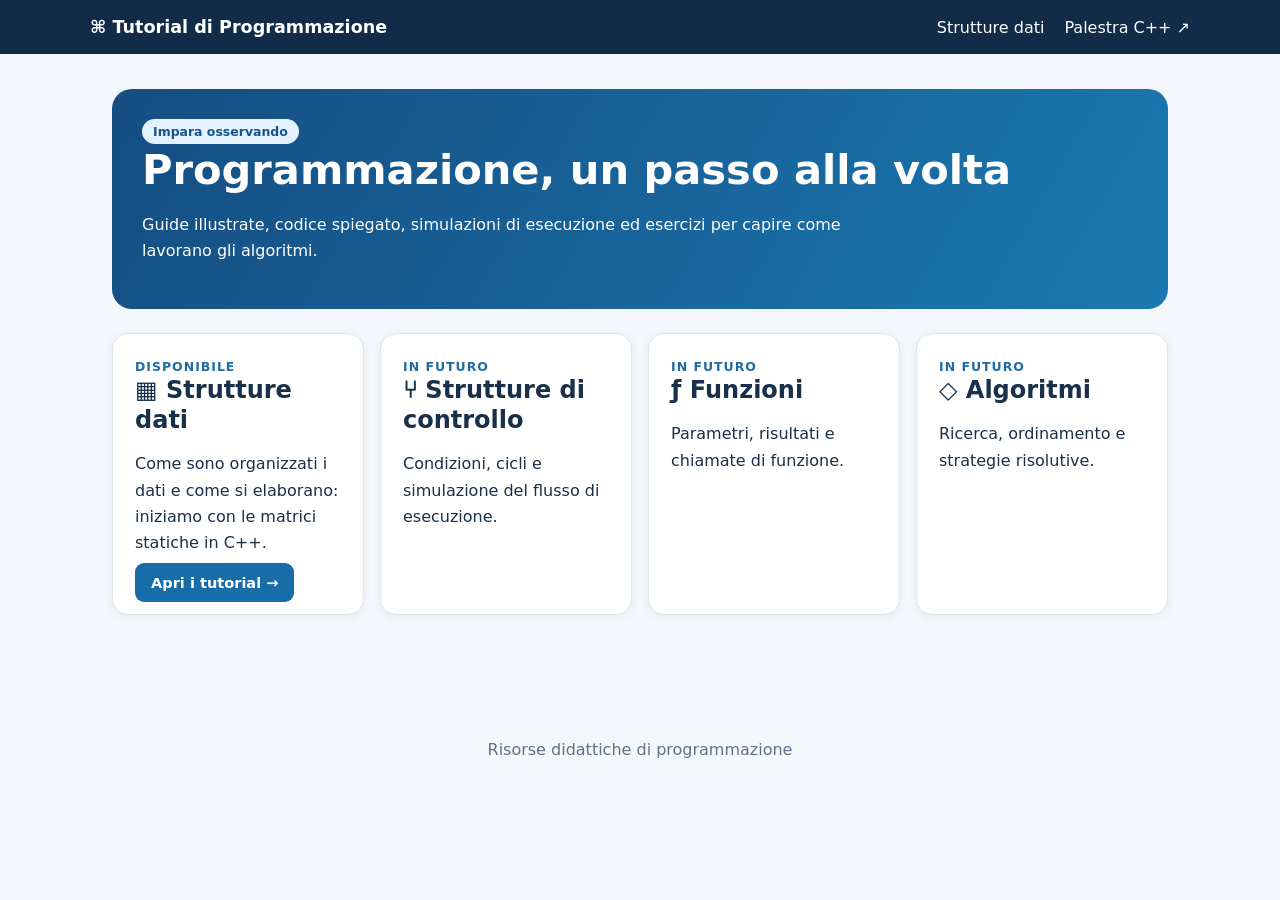
==== tutorial-programmazione/index.html @ ca3e1211 "Add files via upload" ====
<!doctype html><html lang="it"><head><meta charset="utf-8"><meta name="viewport" content="width=device-width, initial-scale=1"><title>Tutorial di Programmazione</title><link rel="stylesheet" href="assets/style.css"></head><body><header class="top"><a class="brand" href="index.html">⌘ Tutorial di Programmazione</a><nav class="nav"><a href="strutture-dati/index.html">Strutture dati</a><a href="../palestra-cpp/">Palestra C++ ↗</a></nav></header><main><section class="hero"><span class="pill">Impara osservando</span><h1>Programmazione, un passo alla volta</h1><p>Guide illustrate, codice spiegato, simulazioni di esecuzione ed esercizi per capire come lavorano gli algoritmi.</p></section><div class="tiles"><article class="tile"><span class="small-heading">Disponibile</span><h2>▦ Strutture dati</h2><p>Come sono organizzati i dati e come si elaborano: iniziamo con le matrici statiche in C++.</p><a class="btn" href="strutture-dati/index.html">Apri i tutorial →</a></article><article class="tile"><span class="small-heading">In futuro</span><h2>⑂ Strutture di controllo</h2><p>Condizioni, cicli e simulazione del flusso di esecuzione.</p></article><article class="tile"><span class="small-heading">In futuro</span><h2>ƒ Funzioni</h2><p>Parametri, risultati e chiamate di funzione.</p></article><article class="tile"><span class="small-heading">In futuro</span><h2>◇ Algoritmi</h2><p>Ricerca, ordinamento e strategie risolutive.</p></article></div></main><footer class="footer">Risorse didattiche di programmazione</footer></body></html>
---- tutorial-programmazione/assets/style.css ----
:root{font-family:Inter,system-ui,-apple-system,Segoe UI,sans-serif;color:#18304a;background:#f4f7fb;font-size:16px}*{box-sizing:border-box}body{margin:0}a{color:#1460ab;text-decoration:none}a:hover{text-decoration:underline}.top{background:#112b49;color:white;padding:17px max(22px,calc((100vw - 1100px)/2));display:flex;gap:14px;align-items:center;justify-content:space-between;flex-wrap:wrap}.top a{color:white}.brand{font-weight:800;font-size:1.1rem}.nav{display:flex;gap:20px;flex-wrap:wrap}main{max-width:1100px;margin:35px auto;padding:0 22px 60px}.hero{background:linear-gradient(120deg,#154d81,#1b79b2);color:#fff;border-radius:20px;padding:30px;margin-bottom:24px}.hero h1{margin:0 0 10px;font-size:clamp(1.8rem,4vw,2.6rem)}.hero p{max-width:760px;line-height:1.6}.tiles{display:grid;grid-template-columns:repeat(auto-fit,minmax(240px,1fr));gap:16px}.tile,.panel{background:white;border:1px solid #dbe5ee;border-radius:16px;padding:22px;box-shadow:0 2px 8px #152b4510}.tile h2,.panel h2{margin:0 0 10px}.tile p,.panel p{line-height:1.65}.pill{display:inline-block;background:#e4f2ff;color:#15558c;border-radius:30px;padding:5px 11px;font-size:.78rem;font-weight:700}.muted{color:#51667a}.crumbs{font-size:.87rem;margin-bottom:18px}.lesson-grid{display:grid;grid-template-columns:minmax(0,1fr) minmax(285px,.9fr);gap:18px}.wide{grid-column:1/-1}.small-heading{color:#216ba3;text-transform:uppercase;letter-spacing:.08em;font-size:.78rem;font-weight:800}.matrix{display:grid;gap:5px;margin:14px auto;max-width:540px}.cell{min-height:58px;border:2px solid #d9e4ef;background:#eff5fb;border-radius:9px;display:flex;align-items:center;justify-content:center;flex-direction:column;font-weight:800;font-size:1.2rem;transition:background .2s,border .2s}.cell small{font-weight:500;font-size:.65rem;color:#537088}.cell.active{border-color:#f09b22;background:#ffeac8;box-shadow:0 0 0 2px #f9bd61}.cell.done{background:#d9ecff;border-color:#83b5df}.cell.focus{background:#d6f5e9;border-color:#36a377}.memory{display:flex;overflow-x:auto;gap:4px;padding:10px 1px}.memcell{min-width:58px;max-width:70px;flex:1;text-align:center;background:#edf1f7;border:1px solid #cad8e6;border-radius:7px;padding:10px 5px;font-weight:700}.memcell small{display:block;font-size:.65rem;font-weight:500;color:#536981}.memcell.active{background:#ffe0a2;border:2px solid #ec9a25}.controls{display:flex;flex-wrap:wrap;gap:10px;align-items:end}.field{display:flex;flex-direction:column;gap:5px;font-size:.85rem;font-weight:700}.field select,.field input{padding:10px;border:1px solid #b7c8d8;border-radius:9px;background:white;color:#18304a;max-width:100%}button,.btn{border:0;border-radius:9px;padding:11px 16px;background:#186da9;color:white;font-weight:700;cursor:pointer;font-size:.91rem}button:hover,.btn:hover{background:#0d568a;text-decoration:none}button:disabled{opacity:.4;cursor:not-allowed}.secondary{background:#e8f1f8;color:#194b70}.secondary:hover{background:#d6e7f5}pre{background:#10253a;color:#e7f5ff;border-radius:12px;overflow-x:auto;padding:14px;line-height:1.75;font-size:.87rem}code{font-family:Consolas,'Liberation Mono',monospace}.code-line{display:block;padding:0 8px;border-left:3px solid transparent;white-space:pre}.code-line.highlight{background:#315776;border-left-color:#ffbc55}.stats{display:grid;grid-template-columns:repeat(auto-fit,minmax(105px,1fr));gap:8px;margin:12px 0}.stat{background:#f0f5fa;border-radius:10px;padding:11px}.stat strong{display:block;font-size:1.18rem}.stat small{color:#5b6d7e}.feedback{background:#eef5fc;border-left:4px solid #3689c6;padding:13px 16px;border-radius:8px;line-height:1.5}.tip{background:#fff5df;border-left-color:#d99c28}.exercise{border-top:1px solid #e5ecf2;padding:12px 0}.exercise:first-child{border:0}.exercise label{display:block;margin:7px 0}.footer{text-align:center;color:#617286;padding:30px}.inline-code{background:#edf3f8;border-radius:4px;padding:2px 5px}h1,h2,h3{line-height:1.25}h3{margin-bottom:8px}@media(max-width:780px){.lesson-grid{grid-template-columns:1fr}.cell{min-height:48px}.hero{padding:23px}.top{padding:16px 22px}}@media(prefers-reduced-motion:reduce){*{transition:none!important;scroll-behavior:auto!important}}

/* Matrice didattica con intestazioni e indici ben distinguibili */
.matrix{max-width:680px;gap:5px}
.matrix-heading{background:#dce9f5;border:1px solid #bad0e3;border-radius:8px;min-height:38px;display:flex;align-items:center;justify-content:center;text-align:center;font-size:.76rem;font-weight:750;color:#183b5c;padding:4px}
.matrix-heading.corner{background:transparent;border:0}
.matrix .cell{color:#111827;background:#edf5fc;gap:5px;padding:5px 2px;min-width:0}
.matrix .cell .cell-index{display:inline-block;color:#fff;background:#274b70;border-radius:5px;padding:3px 7px;font-size:.72rem;font-weight:700;line-height:1.2}
.matrix .cell .cell-value{color:#111;font-size:1.24rem;font-weight:800;line-height:1.25}
.matrix .cell.active{background:#ffeac8}
.matrix .cell.done{background:#d9ecff}
@media(max-width:520px){.matrix-heading{font-size:.61rem;padding:3px 1px}.matrix .cell{min-height:52px}.matrix .cell .cell-index{font-size:.61rem;padding:2px 3px}.matrix .cell .cell-value{font-size:1rem}}

.topic-nav{display:flex;gap:10px;flex-wrap:wrap;margin-top:16px}.topic-nav a{padding:9px 13px;border-radius:9px;background:#e7f2fc;font-weight:700}.operation-cards{display:grid;grid-template-columns:repeat(2,minmax(0,1fr));gap:14px;margin-top:18px}.operation-card{border:1px solid #d6e4f0;border-radius:12px;padding:16px;background:#f9fbfe}.operation-card h3{margin-top:0}.operation-card p{min-height:80px}.launch-operation{width:100%;font-size:.83rem}.operation-section{scroll-margin-top:20px}@media(max-width:650px){.operation-cards{grid-template-columns:1fr}.operation-card p{min-height:0}}

/* Caricamento didattico della matrice: selezione visibile e input vicino alla griglia */
#chooseInit.chosen-mode,#chooseInput.chosen-mode{background:#125b94;color:#fff;box-shadow:0 0 0 3px #a7d5f4}
.fill-workspace{margin-top:14px;padding:14px;border:1px solid #d5e3ef;border-radius:12px;background:#f8fbff}
.fill-entry{display:flex;align-items:center;gap:9px;flex-wrap:wrap;margin-top:8px}
.fill-entry input{min-width:160px;max-width:250px;flex:1;padding:11px;border:2px solid #83aeca;border-radius:9px;font:inherit}
.fill-bottom-controls{margin-top:12px}
#fillPrompt{display:block}
#fillInputFeedback{margin-bottom:0}
[hidden]{display:none!important}
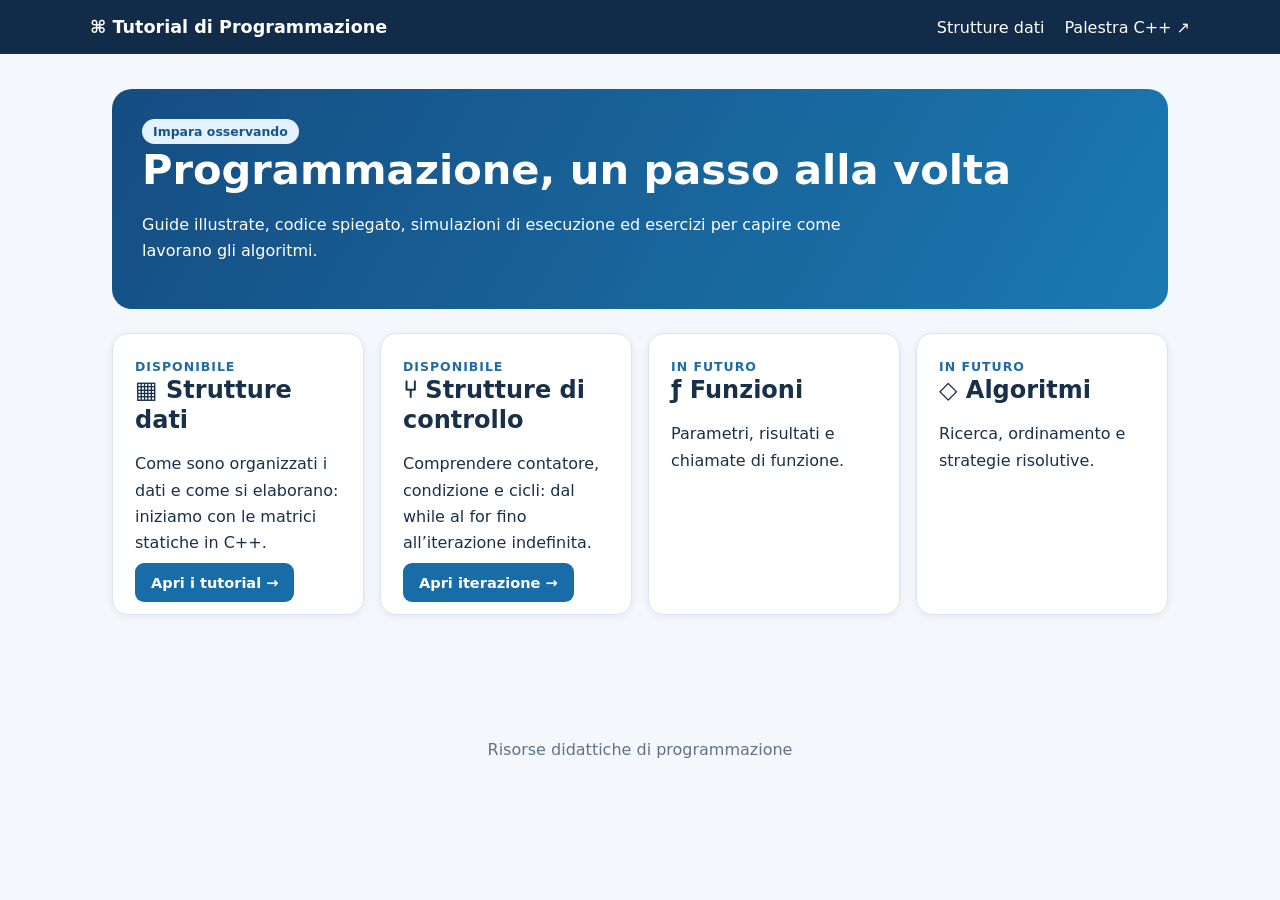
==== commit faa6ad37: "Add files via upload" ====
--- a/tutorial-programmazione/index.html
+++ b/tutorial-programmazione/index.html
@@ -1 +1 @@
-<!doctype html><html lang="it"><head><meta charset="utf-8"><meta name="viewport" content="width=device-width, initial-scale=1"><title>Tutorial di Programmazione</title><link rel="stylesheet" href="assets/style.css"></head><body><header class="top"><a class="brand" href="index.html">⌘ Tutorial di Programmazione</a><nav class="nav"><a href="strutture-dati/index.html">Strutture dati</a><a href="../palestra-cpp/">Palestra C++ ↗</a></nav></header><main><section class="hero"><span class="pill">Impara osservando</span><h1>Programmazione, un passo alla volta</h1><p>Guide illustrate, codice spiegato, simulazioni di esecuzione ed esercizi per capire come lavorano gli algoritmi.</p></section><div class="tiles"><article class="tile"><span class="small-heading">Disponibile</span><h2>▦ Strutture dati</h2><p>Come sono organizzati i dati e come si elaborano: iniziamo con le matrici statiche in C++.</p><a class="btn" href="strutture-dati/index.html">Apri i tutorial →</a></article><article class="tile"><span class="small-heading">In futuro</span><h2>⑂ Strutture di controllo</h2><p>Condizioni, cicli e simulazione del flusso di esecuzione.</p></article><article class="tile"><span class="small-heading">In futuro</span><h2>ƒ Funzioni</h2><p>Parametri, risultati e chiamate di funzione.</p></article><article class="tile"><span class="small-heading">In futuro</span><h2>◇ Algoritmi</h2><p>Ricerca, ordinamento e strategie risolutive.</p></article></div></main><footer class="footer">Risorse didattiche di programmazione</footer></body></html>
+<!doctype html><html lang="it"><head><meta charset="utf-8"><meta name="viewport" content="width=device-width, initial-scale=1"><title>Tutorial di Programmazione</title><link rel="stylesheet" href="assets/style.css"></head><body><header class="top"><a class="brand" href="index.html">⌘ Tutorial di Programmazione</a><nav class="nav"><a href="strutture-dati/index.html">Strutture dati</a><a href="../palestra-cpp/">Palestra C++ ↗</a></nav></header><main><section class="hero"><span class="pill">Impara osservando</span><h1>Programmazione, un passo alla volta</h1><p>Guide illustrate, codice spiegato, simulazioni di esecuzione ed esercizi per capire come lavorano gli algoritmi.</p></section><div class="tiles"><article class="tile"><span class="small-heading">Disponibile</span><h2>▦ Strutture dati</h2><p>Come sono organizzati i dati e come si elaborano: iniziamo con le matrici statiche in C++.</p><a class="btn" href="strutture-dati/index.html">Apri i tutorial →</a></article><article class="tile"><span class="small-heading">Disponibile</span><h2>⑂ Strutture di controllo</h2><p>Comprendere contatore, condizione e cicli: dal while al for fino all’iterazione indefinita.</p><a class="btn" href="strutture-controllo/iterazione/index.html">Apri iterazione →</a></article><article class="tile"><span class="small-heading">In futuro</span><h2>ƒ Funzioni</h2><p>Parametri, risultati e chiamate di funzione.</p></article><article class="tile"><span class="small-heading">In futuro</span><h2>◇ Algoritmi</h2><p>Ricerca, ordinamento e strategie risolutive.</p></article></div></main><footer class="footer">Risorse didattiche di programmazione</footer></body></html>
